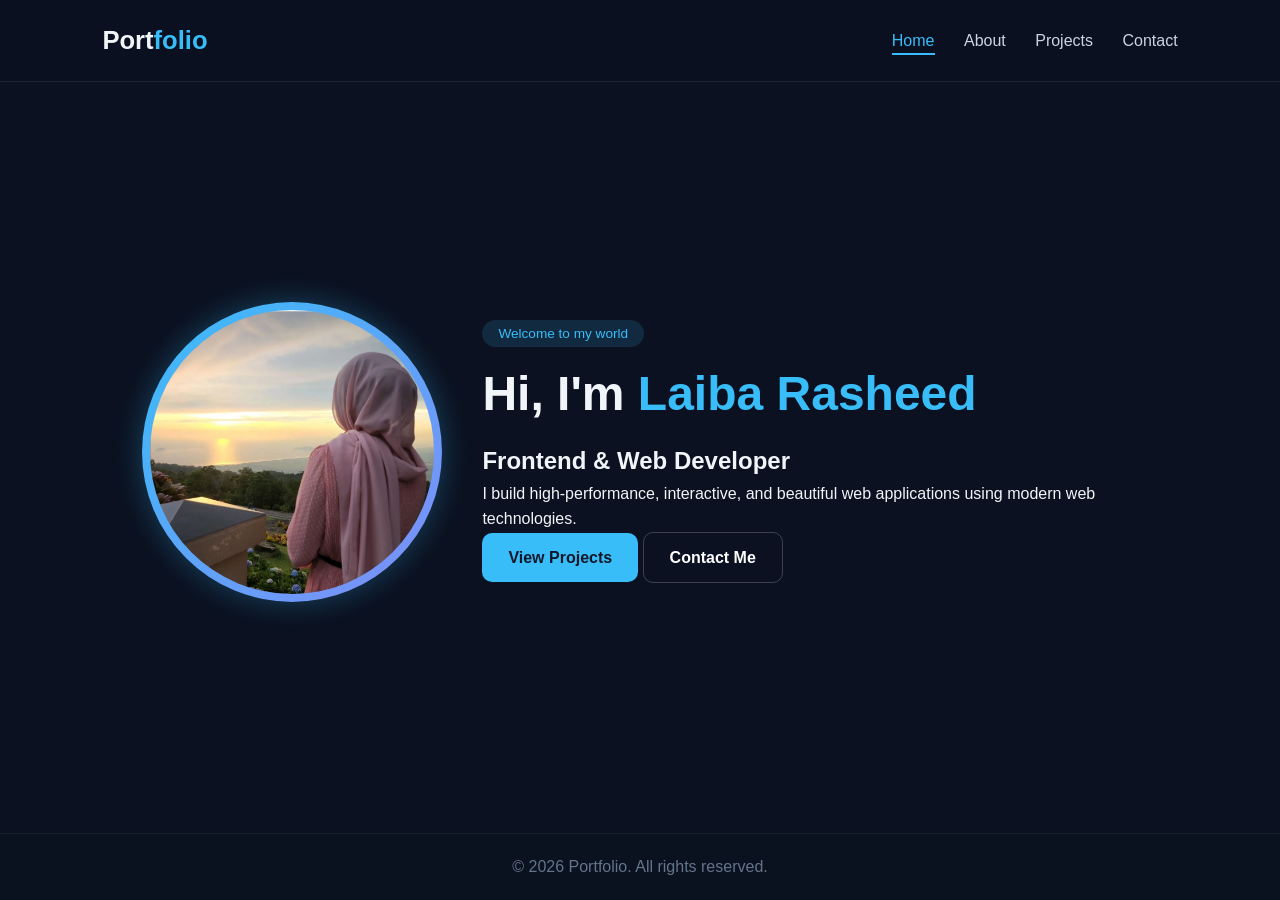
==== index.html @ 8a8bd85a "Add files via upload" ====
<!DOCTYPE html>
<html lang="en">
<head>
    <meta charset="UTF-8">
    <meta name="viewport" content="width=device-width, initial-scale=1.0">
    <title>Home | My Portfolio</title>
    <link rel="stylesheet" href="style.css">
</head>
<body>
    <header>
        <div class="logo">Port<span>folio</span></div>
        <nav>
            <a href="index.html" class="nav-link active">Home</a>
            <a href="about.html" class="nav-link">About</a>
            <a href="projects.html" class="nav-link">Projects</a>
            <a href="contact.html" class="nav-link">Contact</a>
        </nav>
    </header>

    <section class="hero-section">
        <!-- Background Overlay for Dark Tint/Readability -->
        <div class="hero-bg-overlay"></div>

        <div class="hero-image">
            <div class="img-box">
                <img src="pick.jpg" alt="Profile Picture">
            </div>
        </div>
        <div class="hero-content">
            <span class="badge">Welcome to my world</span>
            <h1>Hi, I'm <span class="highlight">Laiba Rasheed</span></h1>
            <h2>Frontend & Web Developer</h2>
            <p>I build high-performance, interactive, and beautiful web applications using modern web technologies.</p>
            <div class="hero-btns">
                <a href="projects.html" class="btn btn-primary">View Projects</a>
                <a href="contact.html" class="btn btn-secondary">Contact Me</a>
            </div>
        </div>
    </section>

    <footer>
        <p>&copy; 2026 Portfolio. All rights reserved.</p>
    </footer>
</body>
</html>
---- style.css ----
/* Shared CSS */
* {
    margin: 0;
    padding: 0;
    box-sizing: border-box;
    font-family: 'Segoe UI', Tahoma, Geneva, Verdana, sans-serif;
}

/* 1. Body: Solid Dark Color for All Pages */
body {
    background-color: #0b1120;
    color: #f1f5f9;
    line-height: 1.6;
    display: flex;
    flex-direction: column;
    min-height: 100vh;
}

/* Header & Navigation */
header {
    position: fixed;
    top: 0;
    width: 100%;
    padding: 20px 8%;
    display: flex;
    justify-content: space-between;
    align-items: center;
    background: rgba(11, 17, 32, 0.9);
    backdrop-filter: blur(12px);
    z-index: 1000;
    border-bottom: 1px solid rgba(255, 255, 255, 0.08);
}

.logo {
    font-size: 1.6rem;
    font-weight: 700;
}
.logo span {
    color: #38bdf8;
}

nav a {
    color: #cbd5e1;
    text-decoration: none;
    margin-left: 25px;
    font-size: 1rem;
    font-weight: 500;
    transition: 0.3s;
}

nav a:hover, nav a.active {
    color: #38bdf8;
    border-bottom: 2px solid #38bdf8;
    padding-bottom: 4px;
}

.hero-section, .page-container {
    padding: 130px 8% 60px;
    flex: 1;
}

.section-title {
    font-size: 2.4rem;
    text-align: center;
    margin-bottom: 40px;
}
.section-title span {
    color: #38bdf8;
}

/* 2. Background Image ONLY for Hero/Home Page */
.hero-section {
    display: flex;
    align-items: center;
    justify-content: space-between;
    gap: 40px;
    background-image: linear-gradient(rgba(11, 17, 32, 0.55), rgba(11, 17, 32, 0.55)), 
                      url('https://images.unsplash.com/photo-1555066931-4365d14bab8c?q=80&w=1920&auto=format&fit=crop');
    background-size: cover;
    background-position: center;
    background-repeat: no-repeat;
    border-radius: 0 0 20px 20px;
}

.img-box {
    width: 300px;
    height: 300px;
    border-radius: 50%;
    padding: 8px;
    background: linear-gradient(135deg, #38bdf8, #818cf8);
    box-shadow: 0 0 30px rgba(56, 189, 248, 0.3);
}

.img-box img {
    width: 100%;
    height: 100%;
    object-fit: cover;
    border-radius: 50%;
}

.hero-content h1 { font-size: 3rem; margin: 10px 0; }
.highlight { color: #38bdf8; }
.badge { background: rgba(56, 189, 248, 0.15); color: #38bdf8; padding: 6px 16px; border-radius: 20px; font-size: 0.85rem; }

/* Buttons */
.btn {
    padding: 12px 26px;
    border-radius: 10px;
    text-decoration: none;
    font-weight: 600;
    display: inline-flex;
    gap: 8px;
    align-items: center;
}
.btn-primary { background: #38bdf8; color: #0f172a; }
.btn-secondary { border: 1px solid rgba(255, 255, 255, 0.2); color: #fff; }

/* About Card */
.about-card {
    display: flex;
    align-items: center;
    gap: 28px;
    background: rgba(15, 23, 42, 0.7);
    border: 1px solid rgba(255, 255, 255, 0.08);
    border-radius: 16px;
    padding: 24px 30px;
    max-width: 840px;
    margin: 0 auto;
    box-shadow: 0 10px 30px rgba(0, 0, 0, 0.35);
}

.profile-img-box {
    flex-shrink: 0;
    width: 160px;
    height: 160px;
    border-radius: 12px;
    overflow: hidden;
    border: 2px solid rgba(56, 189, 248, 0.3);
}

.profile-img-box img {
    width: 100%;
    height: 100%;
    object-fit: cover;
    display: block;
}

.about-content {
    flex: 1;
}

.about-content h3 {
    font-size: 1.3rem;
    color: #ffffff;
    margin-bottom: 8px;
}

.about-content p {
    font-size: 0.92rem;
    color: #cbd5e1;
    line-height: 1.5;
    margin-bottom: 14px;
}

.skills-section h4 {
    font-size: 0.9rem;
    color: #ffffff;
    margin-bottom: 8px;
}

.skill-tags {
    display: flex;
    flex-wrap: wrap;
    gap: 8px;
}

.skill-tags span {
    background: rgba(30, 41, 59, 0.9);
    color: #38bdf8;
    padding: 5px 12px;
    border-radius: 6px;
    font-size: 0.8rem;
    border: 1px solid rgba(56, 189, 248, 0.15);
}

/* Projects Grid */
.projects-grid { 
    display: grid; 
    grid-template-columns: repeat(auto-fit, minmax(280px, 1fr)); 
    gap: 25px; 
}
.project-card { 
    background: rgba(15, 23, 42, 0.7); 
    border: 1px solid rgba(255, 255, 255, 0.08); 
    border-radius: 14px; 
    overflow: hidden; 
}
.card-img img { width: 100%; height: 180px; object-fit: cover; }
.card-body { padding: 20px; }
.tags { display: flex; gap: 6px; margin: 12px 0; }
.tags span { font-size: 0.75rem; background: rgba(255, 255, 255, 0.05); padding: 4px 8px; border-radius: 4px; }
.card-btn { text-decoration: none; padding: 6px 14px; background: #38bdf8; color: #0b1120; border-radius: 6px; font-weight: 600; font-size: 0.85rem; }

/* Resume & Contact Sections */
.resume-container {
    max-width: 840px;
    margin: 0 auto;
    display: flex;
    flex-direction: column;
    gap: 20px;
}

.timeline-item { 
    background: rgba(15, 23, 42, 0.7); 
    border-left: 3px solid #38bdf8; 
    padding: 18px; 
    margin-bottom: 15px; 
    border-radius: 0 10px 10px 0; 
}

.resume-download {
    text-align: center;
    margin-top: 30px;
}

.contact-container { 
    background: rgba(15, 23, 42, 0.7);
    border: 1px solid rgba(255, 255, 255, 0.08);
    padding: 35px;
    border-radius: 16px;
    max-width: 900px;
    margin: 0 auto;
    display: flex; 
    gap: 30px; 
}

.contact-form { flex: 1; display: flex; flex-direction: column; gap: 12px; }
.contact-form input, .contact-form textarea { 
    padding: 12px; 
    background: rgba(11, 17, 32, 0.8); 
    border: 1px solid rgba(255, 255, 255, 0.1); 
    border-radius: 8px; 
    color: #fff; 
}

/* Footer */
footer { 
    text-align: center; 
    padding: 20px; 
    border-top: 1px solid rgba(255, 255, 255, 0.05); 
    background: rgba(11, 17, 32, 0.9);
    color: #64748b; 
    margin-top: auto; 
}

/* Responsive Styles */
@media (max-width: 640px) {
    .about-card {
        flex-direction: column;
        text-align: center;
        padding: 20px;
    }
    
    .profile-img-box {
        width: 130px;
        height: 130px;
    }

    .skill-tags {
        justify-content: center;
    }

    .hero-section {
        flex-direction: column;
        text-align: center;
    }
}

/* Card Button Pointer Fix */
.card-btn {
    border: none;
    cursor: pointer;
    display: inline-flex;
    align-items: center;
    gap: 6px;
}

/* Modal Popup Background Overlay */
.modal {
    display: none;
    position: fixed;
    top: 0;
    left: 0;
    width: 100%;
    height: 100%;
    background: rgba(11, 17, 32, 0.85);
    backdrop-filter: blur(8px);
    z-index: 2000;
    justify-content: center;
    align-items: center;
    padding: 20px;
}

/* Modal Content Box */
.modal-content {
    background: #0f172a;
    border: 1px solid rgba(56, 189, 248, 0.3);
    border-radius: 16px;
    padding: 30px;
    max-width: 550px;
    width: 100%;
    position: relative;
    box-shadow: 0 10px 40px rgba(0, 0, 0, 0.5);
    animation: modalPop 0.3s ease-out forwards;
}

.modal-content h3 {
    font-size: 1.5rem;
    color: #38bdf8;
    margin-bottom: 12px;
}

.modal-content p {
    font-size: 0.95rem;
    color: #cbd5e1;
    line-height: 1.6;
    margin-bottom: 20px;
}

.modal-tags {
    display: flex;
    flex-wrap: wrap;
    gap: 8px;
}

.modal-tags span {
    background: rgba(30, 41, 59, 0.9);
    color: #38bdf8;
    padding: 6px 14px;
    border-radius: 6px;
    font-size: 0.8rem;
    border: 1px solid rgba(56, 189, 248, 0.2);
}

.close-btn {
    position: absolute;
    top: 15px;
    right: 20px;
    font-size: 1.8rem;
    color: #cbd5e1;
    cursor: pointer;
    transition: 0.2s;
}

.close-btn:hover {
    color: #38bdf8;
}

@keyframes modalPop {
    from {
        opacity: 0;
        transform: scale(0.9);
    }
    to {
        opacity: 1;
        transform: scale(1);
    }
}

/* Contact Alert Box */
.success-alert {
    background: rgba(34, 197, 94, 0.15);
    color: #4ade80;
    border: 1px solid rgba(34, 197, 94, 0.4);
    padding: 12px 16px;
    border-radius: 8px;
    font-size: 0.9rem;
    align-items: center;
    gap: 10px;
    margin-bottom: 8px;
    animation: alertFade 0.4s ease-in-out;
}

@keyframes alertFade {
    from { opacity: 0; transform: translateY(-8px); }
    to { opacity: 1; transform: translateY(0); }
}
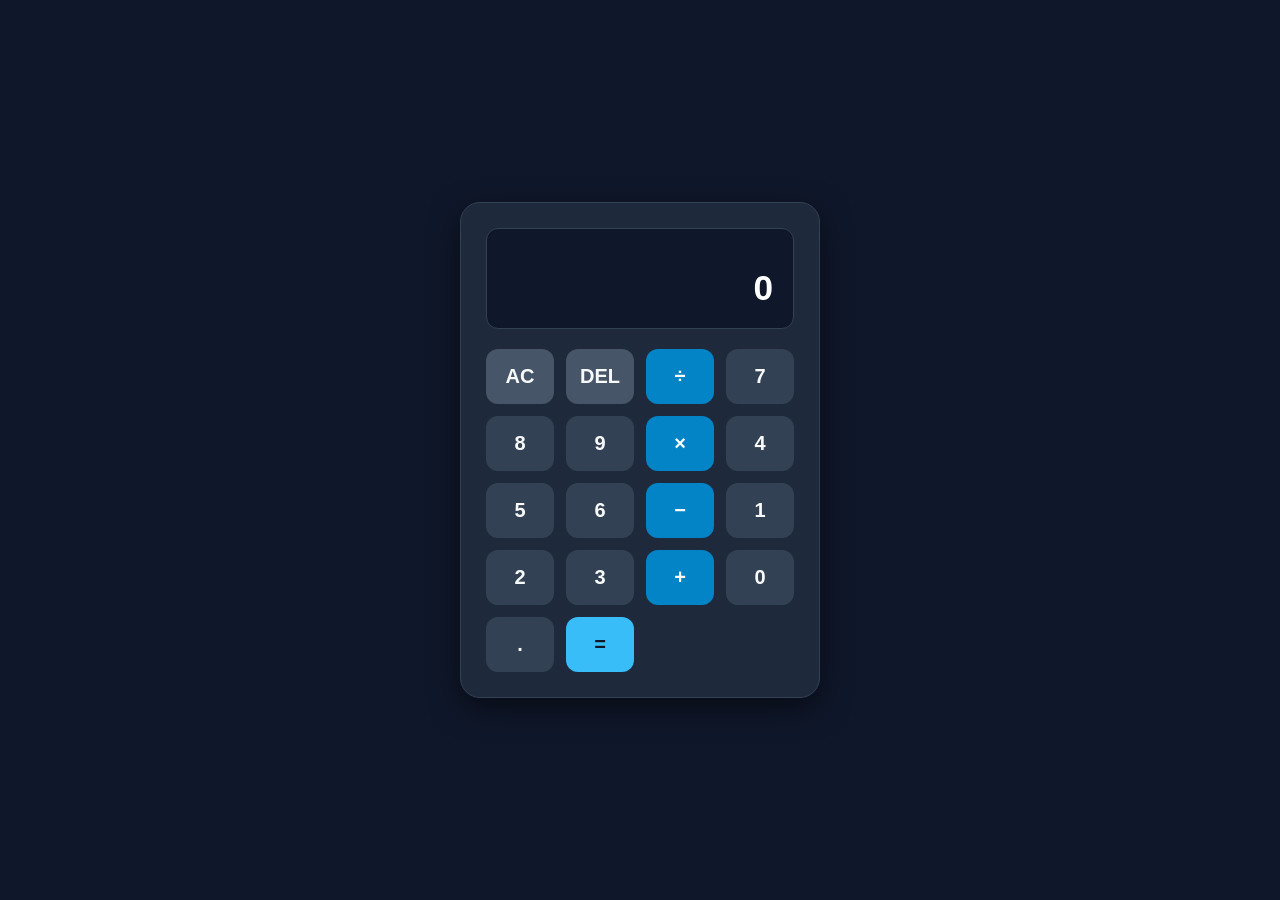
==== commit da00a435: "Rename Task 2/Home.html to index.html" ====
--- a/index.html
+++ b/index.html
@@ -1,45 +1,49 @@
 <!DOCTYPE html>
 <html lang="en">
 <head>
-    <meta charset="UTF-8">
-    <meta name="viewport" content="width=device-width, initial-scale=1.0">
-    <title>Home | My Portfolio</title>
-    <link rel="stylesheet" href="style.css">
+  <meta charset="UTF-8">
+  <meta name="viewport" content="width=device-width, initial-scale=1.0">
+  <title>Calculator - CodeAlpha Task 2</title>
+  <link rel="stylesheet" href="style.css">
 </head>
 <body>
-    <header>
-        <div class="logo">Port<span>folio</span></div>
-        <nav>
-            <a href="index.html" class="nav-link active">Home</a>
-            <a href="about.html" class="nav-link">About</a>
-            <a href="projects.html" class="nav-link">Projects</a>
-            <a href="contact.html" class="nav-link">Contact</a>
-        </nav>
-    </header>
 
-    <section class="hero-section">
-        <!-- Background Overlay for Dark Tint/Readability -->
-        <div class="hero-bg-overlay"></div>
+  <div class="calculator-container">
+    <div class="calculator">
+      <!-- Display Screen -->
+      <div class="display">
+        <div class="previous-operand" id="previousOperand"></div>
+        <div class="current-operand" id="currentOperand">0</div>
+      </div>
 
-        <div class="hero-image">
-            <div class="img-box">
-                <img src="pick.jpg" alt="Profile Picture">
-            </div>
-        </div>
-        <div class="hero-content">
-            <span class="badge">Welcome to my world</span>
-            <h1>Hi, I'm <span class="highlight">Laiba Rasheed</span></h1>
-            <h2>Frontend & Web Developer</h2>
-            <p>I build high-performance, interactive, and beautiful web applications using modern web technologies.</p>
-            <div class="hero-btns">
-                <a href="projects.html" class="btn btn-primary">View Projects</a>
-                <a href="contact.html" class="btn btn-secondary">Contact Me</a>
-            </div>
-        </div>
-    </section>
+      <!-- Keypad Buttons -->
+      <div class="buttons-grid">
+        <button class="btn action-btn" id="clearBtn">AC</button>
+        <button class="btn action-btn" id="deleteBtn">DEL</button>
+        <button class="btn operator-btn" data-operator="÷">÷</button>
 
-    <footer>
-        <p>&copy; 2026 Portfolio. All rights reserved.</p>
-    </footer>
+        <button class="btn number-btn">7</button>
+        <button class="btn number-btn">8</button>
+        <button class="btn number-btn">9</button>
+        <button class="btn operator-btn" data-operator="×">×</button>
+
+        <button class="btn number-btn">4</button>
+        <button class="btn number-btn">5</button>
+        <button class="btn number-btn">6</button>
+        <button class="btn operator-btn" data-operator="-">−</button>
+
+        <button class="btn number-btn">1</button>
+        <button class="btn number-btn">2</button>
+        <button class="btn number-btn">3</button>
+        <button class="btn operator-btn" data-operator="+">+</button>
+
+        <button class="btn number-btn zero-btn">0</button>
+        <button class="btn number-btn">.</button>
+        <button class="btn equals-btn" id="equalsBtn">=</button>
+      </div>
+    </div>
+  </div>
+
+  <script src="script.js"></script>
 </body>
-</html>+</html>
--- a/style.css
+++ b/style.css
@@ -1,387 +1,114 @@
-/* Shared CSS */
+/* Reset and Base Styles */
 * {
-    margin: 0;
-    padding: 0;
-    box-sizing: border-box;
-    font-family: 'Segoe UI', Tahoma, Geneva, Verdana, sans-serif;
+  margin: 0;
+  padding: 0;
+  box-sizing: border-box;
+  font-family: 'Segoe UI', Tahoma, Geneva, Verdana, sans-serif;
 }
 
-/* 1. Body: Solid Dark Color for All Pages */
 body {
-    background-color: #0b1120;
-    color: #f1f5f9;
-    line-height: 1.6;
-    display: flex;
-    flex-direction: column;
-    min-height: 100vh;
+  background-color: #0f172a;
+  min-height: 100vh;
+  display: flex;
+  justify-content: center;
+  align-items: center;
+  padding: 20px;
 }
 
-/* Header & Navigation */
-header {
-    position: fixed;
-    top: 0;
-    width: 100%;
-    padding: 20px 8%;
-    display: flex;
-    justify-content: space-between;
-    align-items: center;
-    background: rgba(11, 17, 32, 0.9);
-    backdrop-filter: blur(12px);
-    z-index: 1000;
-    border-bottom: 1px solid rgba(255, 255, 255, 0.08);
+/* Calculator Wrapper */
+.calculator-container {
+  width: 100%;
+  max-width: 360px;
 }
 
-.logo {
-    font-size: 1.6rem;
-    font-weight: 700;
-}
-.logo span {
-    color: #38bdf8;
+.calculator {
+  background-color: #1e293b;
+  border-radius: 20px;
+  padding: 25px;
+  box-shadow: 0 10px 30px rgba(0, 0, 0, 0.5);
+  border: 1px solid #334155;
 }
 
-nav a {
-    color: #cbd5e1;
-    text-decoration: none;
-    margin-left: 25px;
-    font-size: 1rem;
-    font-weight: 500;
-    transition: 0.3s;
+/* Display Screen */
+.display {
+  background-color: #0f172a;
+  border-radius: 12px;
+  padding: 20px;
+  text-align: right;
+  margin-bottom: 20px;
+  min-height: 90px;
+  display: flex;
+  flex-direction: column;
+  justify-content: space-between;
+  word-break: break-all;
+  border: 1px solid #334155;
 }
 
-nav a:hover, nav a.active {
-    color: #38bdf8;
-    border-bottom: 2px solid #38bdf8;
-    padding-bottom: 4px;
+.previous-operand {
+  color: #94a3b8;
+  font-size: 1rem;
+  min-height: 1.2rem;
 }
 
-.hero-section, .page-container {
-    padding: 130px 8% 60px;
-    flex: 1;
+.current-operand {
+  color: #ffffff;
+  font-size: 2.2rem;
+  font-weight: 600;
 }
 
-.section-title {
-    font-size: 2.4rem;
-    text-align: center;
-    margin-bottom: 40px;
-}
-.section-title span {
-    color: #38bdf8;
+/* Keypad Grid Layout */
+.buttons-grid {
+  display: grid;
+  grid-template-columns: repeat(4, 1fr);
+  gap: 12px;
 }
 
-/* 2. Background Image ONLY for Hero/Home Page */
-.hero-section {
-    display: flex;
-    align-items: center;
-    justify-content: space-between;
-    gap: 40px;
-    background-image: linear-gradient(rgba(11, 17, 32, 0.55), rgba(11, 17, 32, 0.55)), 
-                      url('https://images.unsplash.com/photo-1555066931-4365d14bab8c?q=80&w=1920&auto=format&fit=crop');
-    background-size: cover;
-    background-position: center;
-    background-repeat: no-repeat;
-    border-radius: 0 0 20px 20px;
+/* Button Base Styles */
+.btn {
+  border: none;
+  outline: none;
+  font-size: 1.25rem;
+  font-weight: 600;
+  border-radius: 12px;
+  padding: 16px 0;
+  cursor: pointer;
+  background-color: #334155;
+  color: #f8fafc;
+  transition: all 0.2s ease;
+  user-select: none;
 }
 
-.img-box {
-    width: 300px;
-    height: 300px;
-    border-radius: 50%;
-    padding: 8px;
-    background: linear-gradient(135deg, #38bdf8, #818cf8);
-    box-shadow: 0 0 30px rgba(56, 189, 248, 0.3);
+.btn:hover {
+  filter: brightness(1.2);
+  transform: translateY(-2px);
 }
 
-.img-box img {
-    width: 100%;
-    height: 100%;
-    object-fit: cover;
-    border-radius: 50%;
+.btn:active {
+  transform: translateY(0);
 }
 
-.hero-content h1 { font-size: 3rem; margin: 10px 0; }
-.highlight { color: #38bdf8; }
-.badge { background: rgba(56, 189, 248, 0.15); color: #38bdf8; padding: 6px 16px; border-radius: 20px; font-size: 0.85rem; }
-
-/* Buttons */
-.btn {
-    padding: 12px 26px;
-    border-radius: 10px;
-    text-decoration: none;
-    font-weight: 600;
-    display: inline-flex;
-    gap: 8px;
-    align-items: center;
-}
-.btn-primary { background: #38bdf8; color: #0f172a; }
-.btn-secondary { border: 1px solid rgba(255, 255, 255, 0.2); color: #fff; }
-
-/* About Card */
-.about-card {
-    display: flex;
-    align-items: center;
-    gap: 28px;
-    background: rgba(15, 23, 42, 0.7);
-    border: 1px solid rgba(255, 255, 255, 0.08);
-    border-radius: 16px;
-    padding: 24px 30px;
-    max-width: 840px;
-    margin: 0 auto;
-    box-shadow: 0 10px 30px rgba(0, 0, 0, 0.35);
+/* Button Specific Styling */
+.action-btn {
+  background-color: #475569;
+  color: #f8fafc;
 }
 
-.profile-img-box {
-    flex-shrink: 0;
-    width: 160px;
-    height: 160px;
-    border-radius: 12px;
-    overflow: hidden;
-    border: 2px solid rgba(56, 189, 248, 0.3);
+.operator-btn {
+  background-color: #0284c7;
+  color: #ffffff;
 }
 
-.profile-img-box img {
-    width: 100%;
-    height: 100%;
-    object-fit: cover;
-    display: block;
+.equals-btn {
+  background-color: #38bdf8;
+  color: #0f172a;
 }
 
-.about-content {
-    flex: 1;
+.zero-btn {
+  grid-column: span 1;
 }
 
-.about-content h3 {
-    font-size: 1.3rem;
-    color: #ffffff;
-    margin-bottom: 8px;
-}
-
-.about-content p {
-    font-size: 0.92rem;
-    color: #cbd5e1;
-    line-height: 1.5;
-    margin-bottom: 14px;
-}
-
-.skills-section h4 {
-    font-size: 0.9rem;
-    color: #ffffff;
-    margin-bottom: 8px;
-}
-
-.skill-tags {
-    display: flex;
-    flex-wrap: wrap;
-    gap: 8px;
-}
-
-.skill-tags span {
-    background: rgba(30, 41, 59, 0.9);
-    color: #38bdf8;
-    padding: 5px 12px;
-    border-radius: 6px;
-    font-size: 0.8rem;
-    border: 1px solid rgba(56, 189, 248, 0.15);
-}
-
-/* Projects Grid */
-.projects-grid { 
-    display: grid; 
-    grid-template-columns: repeat(auto-fit, minmax(280px, 1fr)); 
-    gap: 25px; 
-}
-.project-card { 
-    background: rgba(15, 23, 42, 0.7); 
-    border: 1px solid rgba(255, 255, 255, 0.08); 
-    border-radius: 14px; 
-    overflow: hidden; 
-}
-.card-img img { width: 100%; height: 180px; object-fit: cover; }
-.card-body { padding: 20px; }
-.tags { display: flex; gap: 6px; margin: 12px 0; }
-.tags span { font-size: 0.75rem; background: rgba(255, 255, 255, 0.05); padding: 4px 8px; border-radius: 4px; }
-.card-btn { text-decoration: none; padding: 6px 14px; background: #38bdf8; color: #0b1120; border-radius: 6px; font-weight: 600; font-size: 0.85rem; }
-
-/* Resume & Contact Sections */
-.resume-container {
-    max-width: 840px;
-    margin: 0 auto;
-    display: flex;
-    flex-direction: column;
-    gap: 20px;
-}
-
-.timeline-item { 
-    background: rgba(15, 23, 42, 0.7); 
-    border-left: 3px solid #38bdf8; 
-    padding: 18px; 
-    margin-bottom: 15px; 
-    border-radius: 0 10px 10px 0; 
-}
-
-.resume-download {
-    text-align: center;
-    margin-top: 30px;
-}
-
-.contact-container { 
-    background: rgba(15, 23, 42, 0.7);
-    border: 1px solid rgba(255, 255, 255, 0.08);
-    padding: 35px;
-    border-radius: 16px;
-    max-width: 900px;
-    margin: 0 auto;
-    display: flex; 
-    gap: 30px; 
-}
-
-.contact-form { flex: 1; display: flex; flex-direction: column; gap: 12px; }
-.contact-form input, .contact-form textarea { 
-    padding: 12px; 
-    background: rgba(11, 17, 32, 0.8); 
-    border: 1px solid rgba(255, 255, 255, 0.1); 
-    border-radius: 8px; 
-    color: #fff; 
-}
-
-/* Footer */
-footer { 
-    text-align: center; 
-    padding: 20px; 
-    border-top: 1px solid rgba(255, 255, 255, 0.05); 
-    background: rgba(11, 17, 32, 0.9);
-    color: #64748b; 
-    margin-top: auto; 
-}
-
-/* Responsive Styles */
-@media (max-width: 640px) {
-    .about-card {
-        flex-direction: column;
-        text-align: center;
-        padding: 20px;
-    }
-    
-    .profile-img-box {
-        width: 130px;
-        height: 130px;
-    }
-
-    .skill-tags {
-        justify-content: center;
-    }
-
-    .hero-section {
-        flex-direction: column;
-        text-align: center;
-    }
-}
-
-/* Card Button Pointer Fix */
-.card-btn {
-    border: none;
-    cursor: pointer;
-    display: inline-flex;
-    align-items: center;
-    gap: 6px;
-}
-
-/* Modal Popup Background Overlay */
-.modal {
-    display: none;
-    position: fixed;
-    top: 0;
-    left: 0;
-    width: 100%;
-    height: 100%;
-    background: rgba(11, 17, 32, 0.85);
-    backdrop-filter: blur(8px);
-    z-index: 2000;
-    justify-content: center;
-    align-items: center;
-    padding: 20px;
-}
-
-/* Modal Content Box */
-.modal-content {
-    background: #0f172a;
-    border: 1px solid rgba(56, 189, 248, 0.3);
-    border-radius: 16px;
-    padding: 30px;
-    max-width: 550px;
-    width: 100%;
-    position: relative;
-    box-shadow: 0 10px 40px rgba(0, 0, 0, 0.5);
-    animation: modalPop 0.3s ease-out forwards;
-}
-
-.modal-content h3 {
-    font-size: 1.5rem;
-    color: #38bdf8;
-    margin-bottom: 12px;
-}
-
-.modal-content p {
-    font-size: 0.95rem;
-    color: #cbd5e1;
-    line-height: 1.6;
-    margin-bottom: 20px;
-}
-
-.modal-tags {
-    display: flex;
-    flex-wrap: wrap;
-    gap: 8px;
-}
-
-.modal-tags span {
-    background: rgba(30, 41, 59, 0.9);
-    color: #38bdf8;
-    padding: 6px 14px;
-    border-radius: 6px;
-    font-size: 0.8rem;
-    border: 1px solid rgba(56, 189, 248, 0.2);
-}
-
-.close-btn {
-    position: absolute;
-    top: 15px;
-    right: 20px;
-    font-size: 1.8rem;
-    color: #cbd5e1;
-    cursor: pointer;
-    transition: 0.2s;
-}
-
-.close-btn:hover {
-    color: #38bdf8;
-}
-
-@keyframes modalPop {
-    from {
-        opacity: 0;
-        transform: scale(0.9);
-    }
-    to {
-        opacity: 1;
-        transform: scale(1);
-    }
-}
-
-/* Contact Alert Box */
-.success-alert {
-    background: rgba(34, 197, 94, 0.15);
-    color: #4ade80;
-    border: 1px solid rgba(34, 197, 94, 0.4);
-    padding: 12px 16px;
-    border-radius: 8px;
-    font-size: 0.9rem;
-    align-items: center;
-    gap: 10px;
-    margin-bottom: 8px;
-    animation: alertFade 0.4s ease-in-out;
-}
-
-@keyframes alertFade {
-    from { opacity: 0; transform: translateY(-8px); }
-    to { opacity: 1; transform: translateY(0); }
+/* Clear (AC) hover accent */
+#clearBtn:hover {
+  background-color: #ef4444;
+  color: #ffffff;
 }
